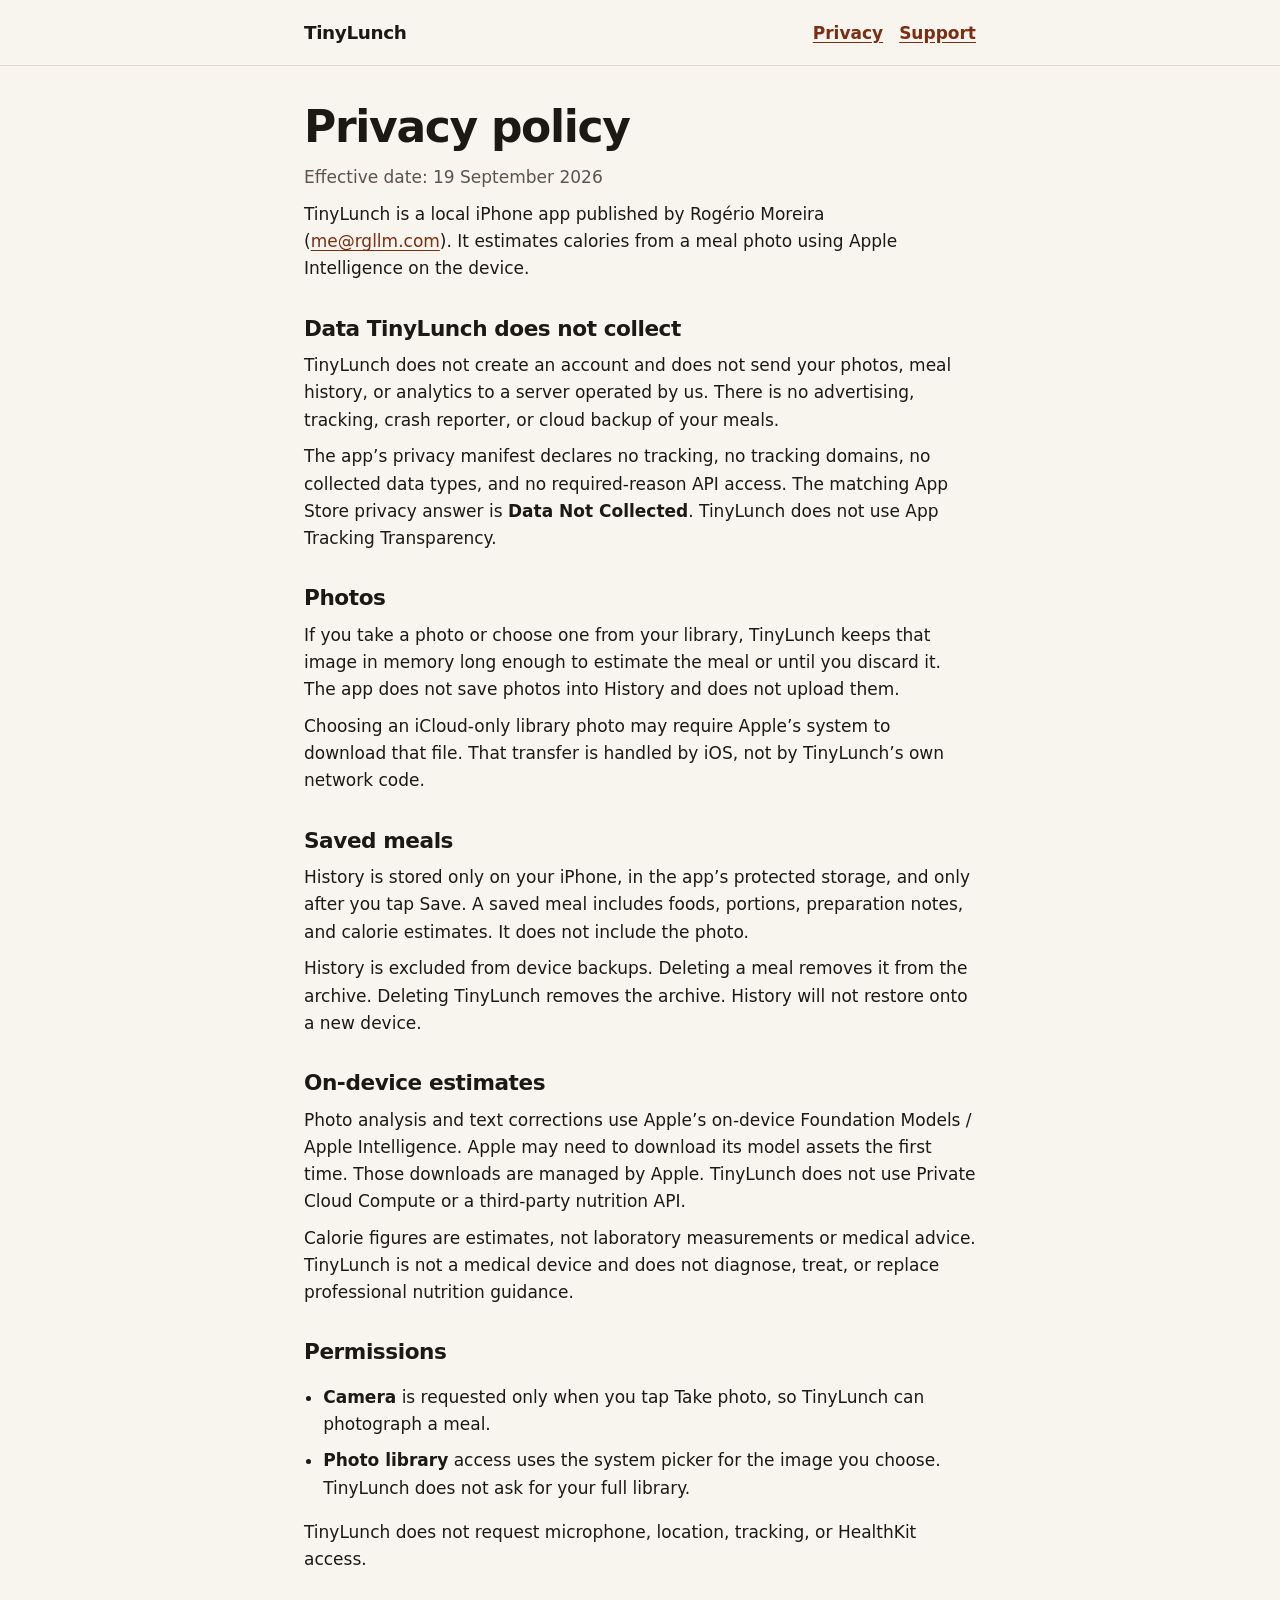
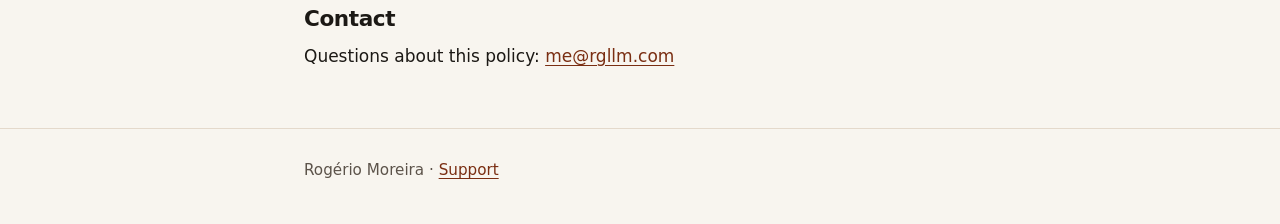
==== site/privacy/index.html @ 3e477187 "Add English TinyLunch privacy and support pages. The public Pages repository could not be created wi" ====
<!DOCTYPE html>
<html lang="en">
<head>
  <meta charset="utf-8">
  <meta name="viewport" content="width=device-width, initial-scale=1">
  <title>Privacy policy — TinyLunch</title>
  <meta name="description" content="TinyLunch privacy policy. On-device Apple Intelligence estimates, local meal history, and a privacy manifest that declares data not collected.">
  <link rel="stylesheet" href="../styles.css">
</head>
<body>
  <a class="skip" href="#content">Skip to content</a>
  <header class="site">
    <div class="wrap">
      <a class="brand" href="../">TinyLunch</a>
      <nav aria-label="Site">
        <a href="./" aria-current="page">Privacy</a>
        <a href="../support/">Support</a>
      </nav>
    </div>
  </header>
  <main id="content" class="wrap">
    <h1>Privacy policy</h1>
    <p class="meta">Effective date: 19 September 2026</p>
    <p>TinyLunch is a local iPhone app published by Rogério Moreira (<a href="mailto:me@rgllm.com">me@rgllm.com</a>). It estimates calories from a meal photo using Apple Intelligence on the device.</p>

    <h2>Data TinyLunch does not collect</h2>
    <p>TinyLunch does not create an account and does not send your photos, meal history, or analytics to a server operated by us. There is no advertising, tracking, crash reporter, or cloud backup of your meals.</p>
    <p>The app’s privacy manifest declares no tracking, no tracking domains, no collected data types, and no required-reason API access. The matching App Store privacy answer is <strong>Data Not Collected</strong>. TinyLunch does not use App Tracking Transparency.</p>

    <h2>Photos</h2>
    <p>If you take a photo or choose one from your library, TinyLunch keeps that image in memory long enough to estimate the meal or until you discard it. The app does not save photos into History and does not upload them.</p>
    <p>Choosing an iCloud-only library photo may require Apple’s system to download that file. That transfer is handled by iOS, not by TinyLunch’s own network code.</p>

    <h2>Saved meals</h2>
    <p>History is stored only on your iPhone, in the app’s protected storage, and only after you tap Save. A saved meal includes foods, portions, preparation notes, and calorie estimates. It does not include the photo.</p>
    <p>History is excluded from device backups. Deleting a meal removes it from the archive. Deleting TinyLunch removes the archive. History will not restore onto a new device.</p>

    <h2>On-device estimates</h2>
    <p>Photo analysis and text corrections use Apple’s on-device Foundation Models / Apple Intelligence. Apple may need to download its model assets the first time. Those downloads are managed by Apple. TinyLunch does not use Private Cloud Compute or a third-party nutrition API.</p>
    <p>Calorie figures are estimates, not laboratory measurements or medical advice. TinyLunch is not a medical device and does not diagnose, treat, or replace professional nutrition guidance.</p>

    <h2>Permissions</h2>
    <ul>
      <li><strong>Camera</strong> is requested only when you tap Take photo, so TinyLunch can photograph a meal.</li>
      <li><strong>Photo library</strong> access uses the system picker for the image you choose. TinyLunch does not ask for your full library.</li>
    </ul>
    <p>TinyLunch does not request microphone, location, tracking, or HealthKit access.</p>

    <h2>Contact</h2>
    <p>Questions about this policy: <a href="mailto:me@rgllm.com">me@rgllm.com</a></p>
  </main>
  <footer class="site">
    <div class="wrap">
      <p>Rogério Moreira · <a href="../support/">Support</a></p>
    </div>
  </footer>
</body>
</html>
---- site/styles.css ----
:root {
  color-scheme: light dark;
  --paper: #f8f5ef;
  --ink: #1c1915;
  --muted: #5c534a;
  --line: #e4d9cb;
  --card: #fffdf9;
  --accent: #7a2e12;
  --accent-soft: #f3e4d8;
  --focus: #1c1915;
}

@media (prefers-color-scheme: dark) {
  :root {
    --paper: #141512;
    --ink: #f4efe6;
    --muted: #c4b8a8;
    --line: #3a342c;
    --card: #211f1b;
    --accent: #ffad7a;
    --accent-soft: #3a2a20;
    --focus: #ffad7a;
  }
}

* { box-sizing: border-box; }

html { scroll-behavior: smooth; }

body {
  margin: 0;
  background: var(--paper);
  color: var(--ink);
  font-family: ui-rounded, "Segoe UI", system-ui, sans-serif;
  font-size: 1.0625rem;
  line-height: 1.6;
}

a {
  color: var(--accent);
  text-underline-offset: 0.18em;
}

a:hover { text-decoration-thickness: 2px; }

a:focus-visible,
.skip:focus {
  outline: 3px solid var(--focus);
  outline-offset: 3px;
}

.skip {
  position: absolute;
  left: 1rem;
  top: 0.5rem;
  transform: translateY(-150%);
  background: var(--card);
  color: var(--ink);
  padding: 0.5rem 0.8rem;
  border-radius: 0.5rem;
}

.skip:focus { transform: none; }

.wrap {
  width: min(42rem, calc(100% - 2rem));
  margin: 0 auto;
}

header.site {
  border-bottom: 1px solid var(--line);
}

header.site .wrap {
  display: flex;
  flex-wrap: wrap;
  align-items: baseline;
  justify-content: space-between;
  gap: 0.75rem 1.5rem;
  padding: 1.1rem 0;
}

.brand {
  font-weight: 700;
  font-size: 1.15rem;
  letter-spacing: -0.02em;
  color: var(--ink);
  text-decoration: none;
}

nav {
  display: flex;
  gap: 1rem;
}

nav a { font-weight: 600; }

main { padding: 2.25rem 0 3rem; }

h1 {
  font-size: clamp(2rem, 5vw, 2.75rem);
  line-height: 1.15;
  letter-spacing: -0.03em;
  margin: 0 0 0.75rem;
}

h2 {
  font-size: 1.35rem;
  line-height: 1.3;
  letter-spacing: -0.02em;
  margin: 2rem 0 0.5rem;
}

p, li { margin: 0.6rem 0; }

.lede { font-size: 1.2rem; }

.meta { color: var(--muted); }

ul { padding-left: 1.2rem; }

.cards {
  display: grid;
  gap: 0.9rem;
  margin-top: 1.5rem;
}

.card {
  display: block;
  background: var(--card);
  border: 1px solid var(--line);
  border-radius: 1.25rem;
  padding: 1.1rem 1.2rem;
  color: inherit;
  text-decoration: none;
}

.card strong { color: var(--accent); }

.card span { display: block; color: var(--muted); margin-top: 0.2rem; }

footer.site {
  border-top: 1px solid var(--line);
  color: var(--muted);
  padding: 1.25rem 0 2rem;
  font-size: 0.95rem;
}
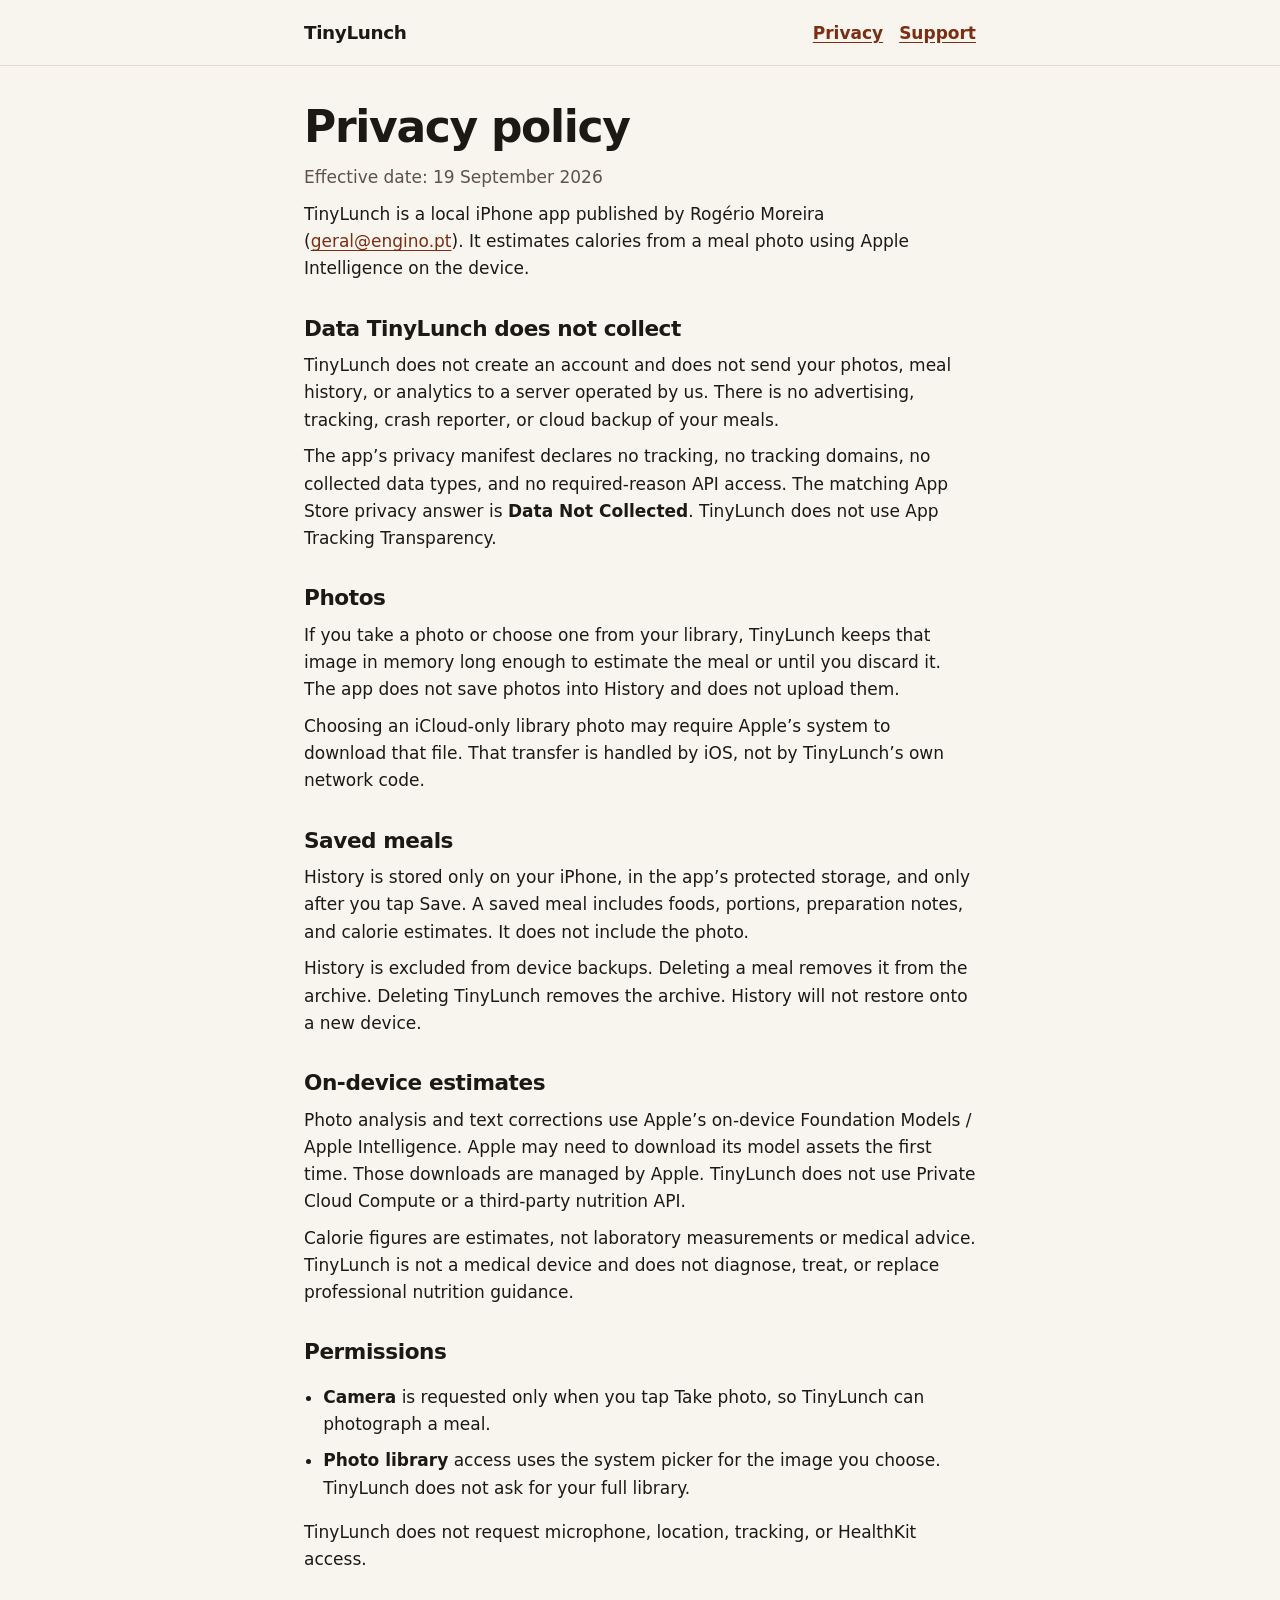
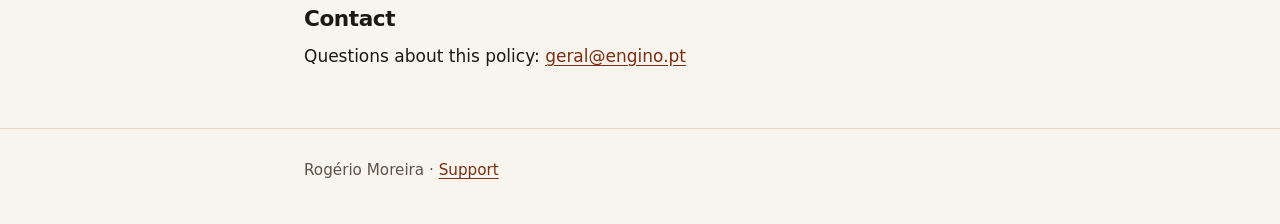
==== commit 4c8e9482: "Replace the privacy contact address and App Store privacy URL. Point published contact mail and mail" ====
--- a/site/privacy/index.html
+++ b/site/privacy/index.html
@@ -21,7 +21,7 @@
   <main id="content" class="wrap">
     <h1>Privacy policy</h1>
     <p class="meta">Effective date: 19 September 2026</p>
-    <p>TinyLunch is a local iPhone app published by Rogério Moreira (<a href="mailto:me@rgllm.com">me@rgllm.com</a>). It estimates calories from a meal photo using Apple Intelligence on the device.</p>
+    <p>TinyLunch is a local iPhone app published by Rogério Moreira (<a href="mailto:geral@engino.pt">geral@engino.pt</a>). It estimates calories from a meal photo using Apple Intelligence on the device.</p>
 
     <h2>Data TinyLunch does not collect</h2>
     <p>TinyLunch does not create an account and does not send your photos, meal history, or analytics to a server operated by us. There is no advertising, tracking, crash reporter, or cloud backup of your meals.</p>
@@ -47,7 +47,7 @@
     <p>TinyLunch does not request microphone, location, tracking, or HealthKit access.</p>
 
     <h2>Contact</h2>
-    <p>Questions about this policy: <a href="mailto:me@rgllm.com">me@rgllm.com</a></p>
+    <p>Questions about this policy: <a href="mailto:geral@engino.pt">geral@engino.pt</a></p>
   </main>
   <footer class="site">
     <div class="wrap">
